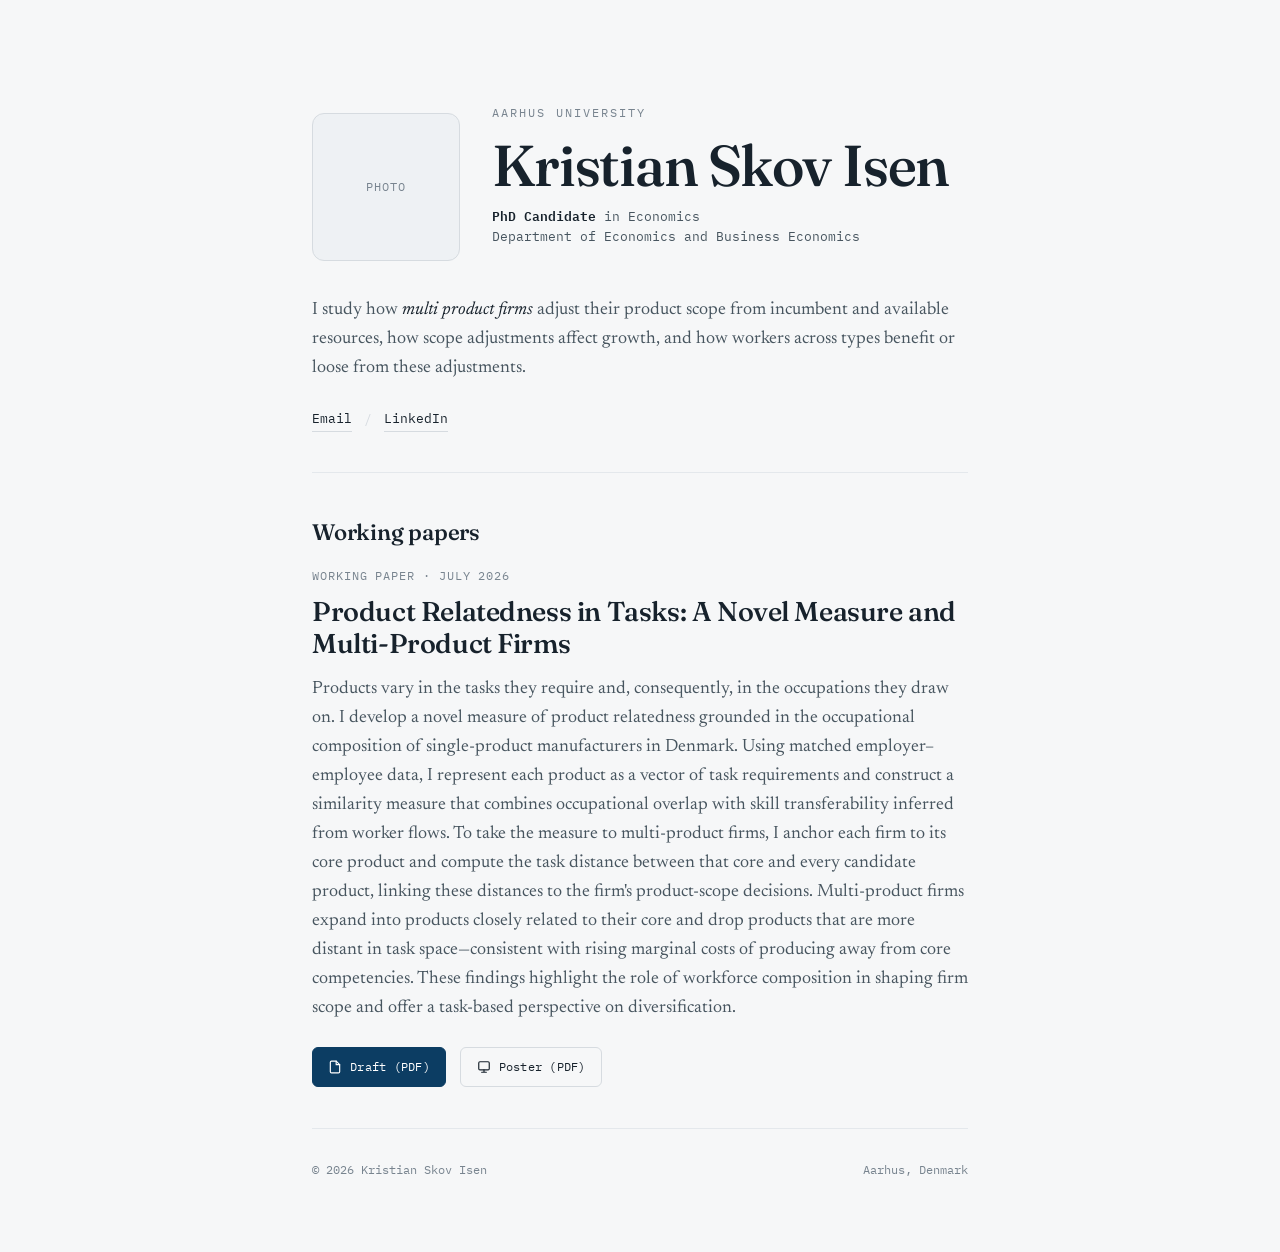
==== index.html @ 2b1e964c "Update index.html" ====
<!DOCTYPE html>
<html lang="en">
<head>
  <meta charset="utf-8" />
  <meta name="viewport" content="width=device-width, initial-scale=1" />
  <title>Kristian Skov Isen — Economics, Aarhus University</title>
  <meta name="description" content="Kristian Skov Isen is a PhD candidate in economics at Aarhus University, studying multi-product firms, firm scope, and task-based product relatedness." />
  <meta name="author" content="Kristian Skov Isen" />

  <meta property="og:type" content="website" />
  <meta property="og:title" content="Kristian Skov Isen — Economics, Aarhus University" />
  <meta property="og:description" content="PhD candidate studying multi-product firms, firm scope, and task-based product relatedness." />

  <link rel="icon" href="data:image/svg+xml,%3Csvg xmlns='http://www.w3.org/2000/svg' viewBox='0 0 32 32'%3E%3Crect width='32' height='32' rx='6' fill='%230c3d63'/%3E%3Ctext x='16' y='22' font-family='Georgia,serif' font-size='16' fill='white' text-anchor='middle'%3EKI%3C/text%3E%3C/svg%3E" />

  <link rel="preconnect" href="https://fonts.googleapis.com" />
  <link rel="preconnect" href="https://fonts.gstatic.com" crossorigin />
  <link href="https://fonts.googleapis.com/css2?family=Fraunces:opsz,wght@9..144,400..600&family=Newsreader:ital,opsz,wght@0,6..72,400;0,6..72,500;1,6..72,400&family=IBM+Plex+Mono:wght@400;500;600&display=swap" rel="stylesheet" />

  <link rel="stylesheet" href="style.css" />
</head>
<body>
  <main class="wrap">

    <!-- ===================== HEADER ===================== -->
    <header class="hero">
      <div class="hero__top">
        <!-- Add your photo as assets/portrait.jpg (roughly square works best). -->
        <img class="portrait" src="assets/portrait.jpg" alt="Kristian Skov Isen"
             onerror="this.replaceWith(Object.assign(document.createElement('div'),{className:'portrait portrait--empty',textContent:'Photo'}))" />

        <div class="hero__id">
          <p class="eyebrow">Aarhus University</p>
          <h1 class="hero__name">Kristian Skov Isen</h1>
          <p class="hero__role">
            <strong>PhD Candidate</strong> in Economics<br />
            Department of Economics and Business Economics
          </p>
        </div>
      </div>

      <p class="hero__bio">
        I study how <em>multi product firms</em> adjust their product scope 
        from incumbent and available resources, how scope adjustments affect growth,
        and how workers across types benefit or loose from these adjustments.
      </p>

      <!-- Replace the hrefs below with your real links; delete any you don't use. -->
      <ul class="links">
        <li><a href="mailto:kristian.isen@econ.au.dk">Email</a></li>
        <li><a href="https://www.linkedin.com/in/kristianskovisen/" target="_blank" rel="noopener">LinkedIn</a></li>
      </ul>
    </header>

    <!-- ===================== WORKING PAPERS ===================== -->
    <section class="section" id="papers" aria-labelledby="papers-title">
      <h2 class="section-title" id="papers-title">Working papers</h2>

      <article class="paper">
        <p class="paper__meta">Working paper &middot; July 2026</p>

        <h3 class="paper__title">Product Relatedness in Tasks: A Novel Measure and Multi-Product Firms</h3>

        <div class="paper__abstract">
          <p>Products vary in the tasks they require and, consequently, in the occupations they draw on. I develop a novel measure of product relatedness grounded in the occupational composition of single-product manufacturers in Denmark. Using matched employer–employee data, I represent each product as a vector of task requirements and construct a similarity measure that combines occupational overlap with skill transferability inferred from worker flows. To take the measure to multi-product firms, I anchor each firm to its core product and compute the task distance between that core and every candidate product, linking these distances to the firm's product-scope decisions. Multi-product firms expand into products closely related to their core and drop products that are more distant in task space—consistent with rising marginal costs of producing away from core competencies. These findings highlight the role of workforce composition in shaping firm scope and offer a task-based perspective on diversification.</p>
        </div>

        <!-- Point these at the PDFs you place in /assets (see README). -->
        <div class="actions">
          <a class="btn btn--primary" href="assets/isen_product_relatedness_in_tasks.pdf">
            <svg viewBox="0 0 24 24" fill="none" stroke-width="2" stroke-linecap="round" stroke-linejoin="round"><path d="M14 2H6a2 2 0 0 0-2 2v16a2 2 0 0 0 2 2h12a2 2 0 0 0 2-2V8z"/><path d="M14 2v6h6"/></svg>
            Draft (PDF)
          </a>
          <a class="btn" href="assets/isen_product_relatedness_poster.pdf">
            <svg viewBox="0 0 24 24" fill="none" stroke-width="2" stroke-linecap="round" stroke-linejoin="round"><rect x="3" y="3" width="18" height="14" rx="2"/><path d="M8 21h8M12 17v4"/></svg>
            Poster (PDF)
          </a>
        </div>
      </article>
    </section>

    <!-- ===================== FOOTER ===================== -->
    <footer class="foot">
      <span>&copy; 2026 Kristian Skov Isen</span>
      <span>Aarhus, Denmark</span>
    </footer>

  </main>
</body>
</html>
---- style.css ----
/* =========================================================================
   Kristian Skov Isen — academic site
   Simple, quiet, professional.
   Fraunces (name + titles) · Newsreader (body) · IBM Plex Mono (labels)
   ========================================================================= */

:root {
  --paper:  #f6f7f8;
  --card:   #ffffff;
  --ink:    #17222c;
  --ink-2:  #47555f;
  --muted:  #78848f;
  --line:   #e4e8ec;
  --line-2: #d6dbe0;
  --accent: #0c3d63;   /* deep Aarhus-inspired blue */
  --accent-h: #0a2f4d;

  --display: "Fraunces", Georgia, serif;
  --body:    "Newsreader", Georgia, serif;
  --mono:    "IBM Plex Mono", ui-monospace, Menlo, monospace;
}

*, *::before, *::after { box-sizing: border-box; }
html { -webkit-text-size-adjust: 100%; }
body {
  margin: 0;
  background: var(--paper);
  color: var(--ink);
  font-family: var(--body);
  font-size: clamp(1.02rem, 0.5vw + 0.92rem, 1.12rem);
  line-height: 1.62;
  -webkit-font-smoothing: antialiased;
  text-rendering: optimizeLegibility;
}
a { color: var(--accent); text-decoration: none; }

.wrap {
  max-width: 720px;
  margin-inline: auto;
  padding: clamp(1.25rem, 5vw, 2rem);
}

/* ---------- shared labels ---------- */
.eyebrow {
  font-family: var(--mono);
  font-size: 0.72rem;
  letter-spacing: 0.18em;
  text-transform: uppercase;
  color: var(--muted);
  margin: 0 0 0.9rem;
}
.section-title {
  font-family: var(--display);
  font-optical-sizing: auto;
  font-weight: 540;
  font-size: 1.4rem;
  letter-spacing: -0.01em;
  margin: 0 0 1rem;
}

/* ---------- header ---------- */
.hero { padding-block: clamp(2.5rem, 8vw, 4.5rem) clamp(1.5rem, 4vw, 2.5rem); }

.hero__top {
  display: flex;
  align-items: center;
  gap: clamp(1.25rem, 4vw, 2rem);
  margin-bottom: 1.6rem;
}
.hero__id { min-width: 0; }

.portrait {
  flex: 0 0 auto;
  width: clamp(96px, 22vw, 148px);
  aspect-ratio: 1;
  border-radius: 12px;
  object-fit: cover;
  border: 1px solid var(--line-2);
  background: #eef1f4;
}
.portrait--empty {
  display: grid;
  place-items: center;
  font-family: var(--mono);
  font-size: 0.72rem;
  letter-spacing: 0.1em;
  text-transform: uppercase;
  color: var(--muted);
}

.hero__name {
  font-family: var(--display);
  font-optical-sizing: auto;
  font-weight: 540;
  font-size: clamp(2.4rem, 7vw, 3.6rem);
  line-height: 1.02;
  letter-spacing: -0.02em;
  margin: 0.3rem 0 0.7rem;
}

.hero__role {
  font-family: var(--mono);
  font-size: 0.8rem;
  color: var(--ink-2);
  line-height: 1.55;
  margin: 0 0 1.5rem;
}
.hero__role strong { color: var(--ink); font-weight: 600; }

.hero__bio {
  color: var(--ink-2);
  margin: 0 0 1.6rem;
}
.hero__bio em { color: var(--ink); font-style: italic; }

/* contact links — quiet inline text with separators */
.links {
  list-style: none;
  display: flex;
  flex-wrap: wrap;
  gap: 0.5rem 0;
  padding: 0;
  margin: 0;
  font-family: var(--mono);
  font-size: 0.8rem;
}
.links li { display: flex; align-items: center; }
.links li:not(:last-child)::after {
  content: "/";
  color: var(--line-2);
  margin: 0 0.75rem;
}
.links a {
  color: var(--ink);
  border-bottom: 1px solid var(--line-2);
  padding-bottom: 1px;
  transition: color 0.15s ease, border-color 0.15s ease;
}
.links a:hover { color: var(--accent); border-color: var(--accent); }

/* ---------- sections ---------- */
.section {
  padding-block: clamp(1.8rem, 5vw, 2.6rem);
  border-top: 1px solid var(--line);
}

/* research interests — a simple readable line */
.interests {
  color: var(--ink-2);
  margin: 0;
}
.interests b {
  color: var(--ink);
  font-weight: 500;
  font-style: normal;
}

/* ---------- working paper ---------- */
.paper__meta {
  font-family: var(--mono);
  font-size: 0.72rem;
  letter-spacing: 0.08em;
  text-transform: uppercase;
  color: var(--muted);
  margin: 0 0 0.7rem;
}
.paper__title {
  font-family: var(--display);
  font-optical-sizing: auto;
  font-weight: 540;
  font-size: clamp(1.3rem, 3.5vw, 1.7rem);
  line-height: 1.15;
  letter-spacing: -0.015em;
  margin: 0 0 1rem;
}
.paper__abstract {
  color: var(--ink-2);
  margin: 0 0 1.5rem;
}
.paper__abstract p { margin: 0; }

.actions {
  display: flex;
  flex-wrap: wrap;
  align-items: center;
  gap: 0.6rem 0.9rem;
}
.btn {
  font-family: var(--mono);
  font-size: 0.76rem;
  letter-spacing: 0.02em;
  display: inline-flex;
  align-items: center;
  gap: 0.5rem;
  padding: 0.55rem 0.95rem;
  border-radius: 6px;
  border: 1px solid var(--line-2);
  color: var(--ink);
  transition: color 0.15s ease, border-color 0.15s ease, background 0.15s ease;
}
.btn svg { width: 14px; height: 14px; stroke: currentColor; }
.btn:hover { color: var(--accent); border-color: var(--accent); }
.btn--primary {
  background: var(--accent);
  border-color: var(--accent);
  color: #fff;
}
.btn--primary:hover { background: var(--accent-h); border-color: var(--accent-h); color: #fff; }
.actions .note {
  font-family: var(--mono);
  font-size: 0.7rem;
  color: var(--muted);
}

/* ---------- footer ---------- */
.foot {
  border-top: 1px solid var(--line);
  padding-block: 2rem 2.5rem;
  display: flex;
  flex-wrap: wrap;
  justify-content: space-between;
  gap: 0.6rem;
  font-family: var(--mono);
  font-size: 0.72rem;
  color: var(--muted);
}

/* ---------- a11y ---------- */
a:focus-visible, .btn:focus-visible {
  outline: 2px solid var(--accent);
  outline-offset: 3px;
}
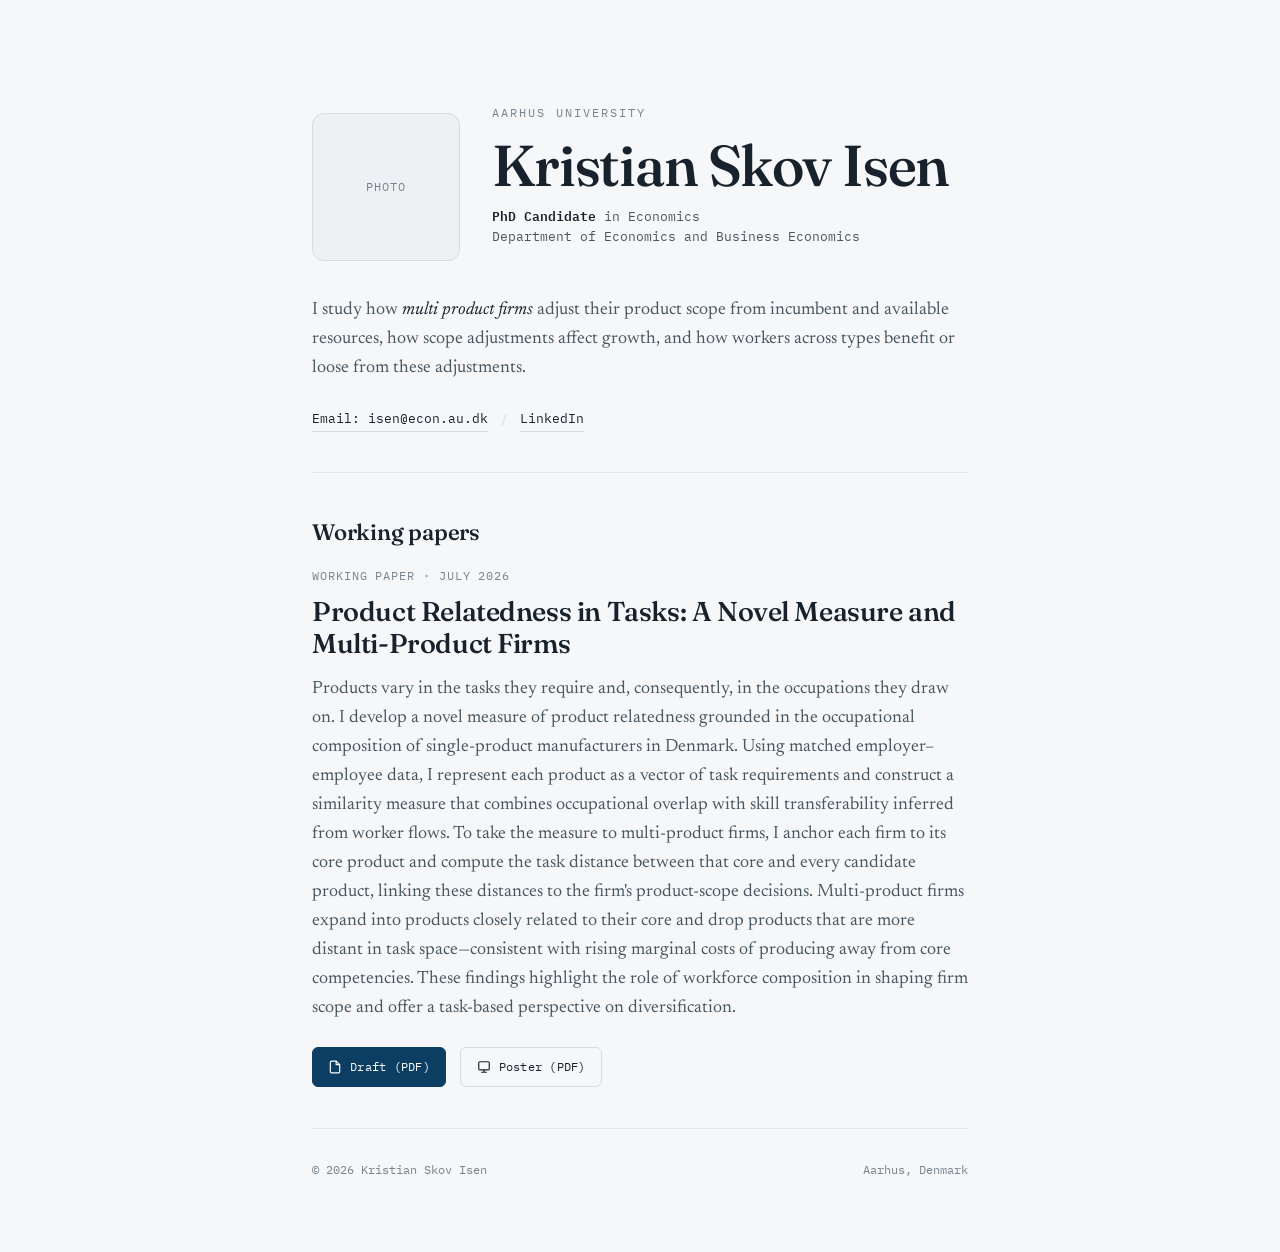
==== commit 62bbd1d1: "Update index.html" ====
--- a/index.html
+++ b/index.html
@@ -47,8 +47,8 @@
 
       <!-- Replace the hrefs below with your real links; delete any you don't use. -->
       <ul class="links">
-        <li><a href="mailto:kristian.isen@econ.au.dk">Email</a></li>
-        <li><a href="https://www.linkedin.com/in/kristianskovisen/" target="_blank" rel="noopener">LinkedIn</a></li>
+        <li><a href="mailto:isen@econ.au.dk">Email: isen@econ.au.dk</a></li>
+        <li><a href="https://www.linkedin.com/in/kristian-isen/" target="_blank" rel="noopener">LinkedIn</a></li>
       </ul>
     </header>
 
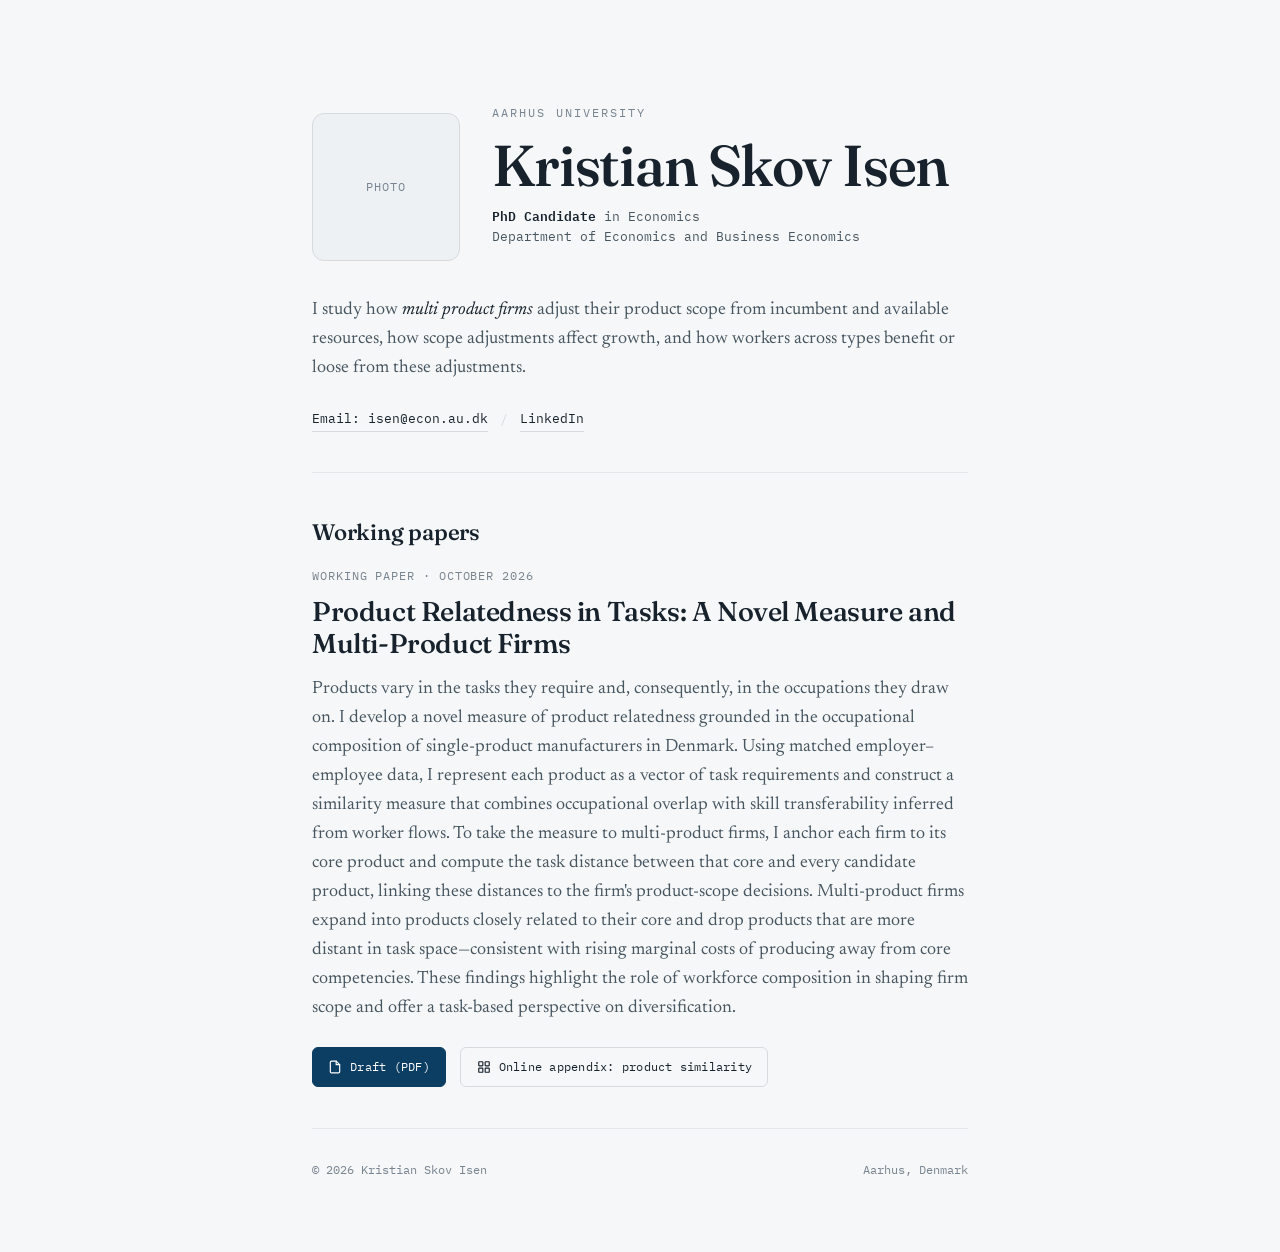
==== commit 68fcf665: "Update paper draft and online appendix heatmap (Oct 2026) - Replace paper draft with RiO_draft_27102" ====
--- a/index.html
+++ b/index.html
@@ -57,7 +57,7 @@
       <h2 class="section-title" id="papers-title">Working papers</h2>
 
       <article class="paper">
-        <p class="paper__meta">Working paper &middot; July 2026</p>
+        <p class="paper__meta">Working paper &middot; October 2026</p>
 
         <h3 class="paper__title">Product Relatedness in Tasks: A Novel Measure and Multi-Product Firms</h3>
 
@@ -67,13 +67,13 @@
 
         <!-- Point these at the PDFs you place in /assets (see README). -->
         <div class="actions">
-          <a class="btn btn--primary" href="assets/isen_product_relatedness_in_tasks.pdf">
+          <a class="btn btn--primary" href="assets/RiO_draft_27102026.pdf">
             <svg viewBox="0 0 24 24" fill="none" stroke-width="2" stroke-linecap="round" stroke-linejoin="round"><path d="M14 2H6a2 2 0 0 0-2 2v16a2 2 0 0 0 2 2h12a2 2 0 0 0 2-2V8z"/><path d="M14 2v6h6"/></svg>
             Draft (PDF)
           </a>
-          <a class="btn" href="assets/isen_product_relatedness_poster.pdf">
-            <svg viewBox="0 0 24 24" fill="none" stroke-width="2" stroke-linecap="round" stroke-linejoin="round"><rect x="3" y="3" width="18" height="14" rx="2"/><path d="M8 21h8M12 17v4"/></svg>
-            Poster (PDF)
+          <a class="btn" href="online-appendix/product-similarity.html">
+            <svg viewBox="0 0 24 24" fill="none" stroke-width="2" stroke-linecap="round" stroke-linejoin="round"><rect x="3" y="3" width="7" height="7" rx="1"/><rect x="14" y="3" width="7" height="7" rx="1"/><rect x="3" y="14" width="7" height="7" rx="1"/><rect x="14" y="14" width="7" height="7" rx="1"/></svg>
+            Online appendix: product similarity
           </a>
         </div>
       </article>
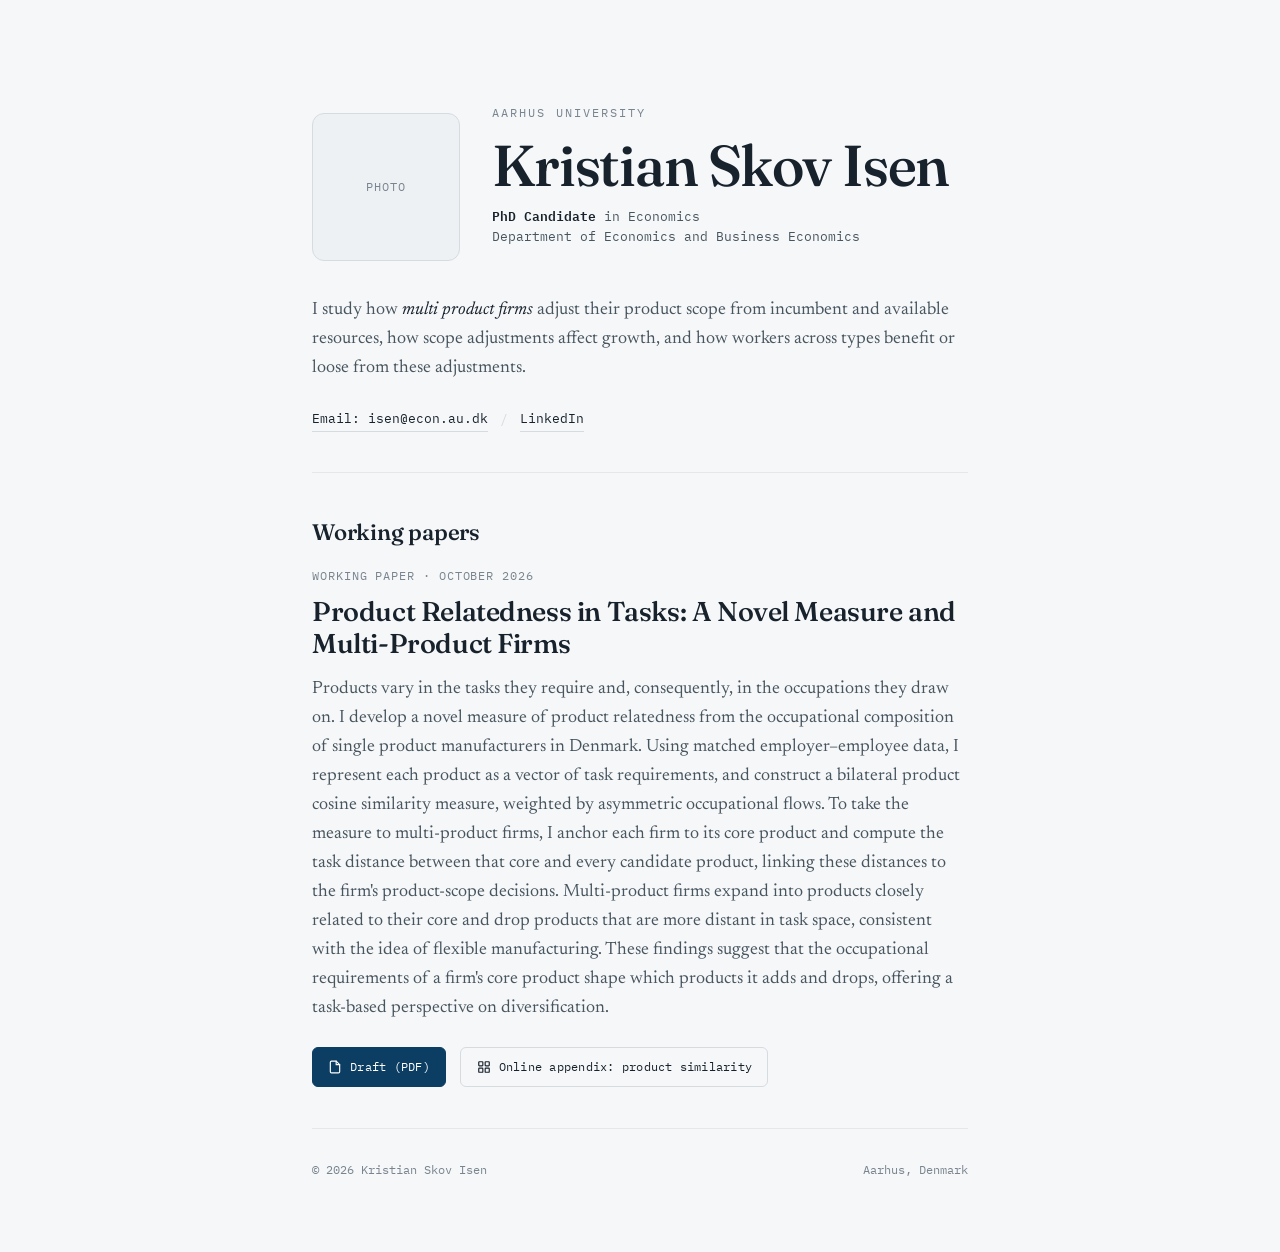
==== commit 837cdeb9: "Update paper abstract to match October 2026 draft Co-Authored-By: Claude Opus 5.5 <noreply@anthropic" ====
--- a/index.html
+++ b/index.html
@@ -62,7 +62,7 @@
         <h3 class="paper__title">Product Relatedness in Tasks: A Novel Measure and Multi-Product Firms</h3>
 
         <div class="paper__abstract">
-          <p>Products vary in the tasks they require and, consequently, in the occupations they draw on. I develop a novel measure of product relatedness grounded in the occupational composition of single-product manufacturers in Denmark. Using matched employer–employee data, I represent each product as a vector of task requirements and construct a similarity measure that combines occupational overlap with skill transferability inferred from worker flows. To take the measure to multi-product firms, I anchor each firm to its core product and compute the task distance between that core and every candidate product, linking these distances to the firm's product-scope decisions. Multi-product firms expand into products closely related to their core and drop products that are more distant in task space—consistent with rising marginal costs of producing away from core competencies. These findings highlight the role of workforce composition in shaping firm scope and offer a task-based perspective on diversification.</p>
+          <p>Products vary in the tasks they require and, consequently, in the occupations they draw on. I develop a novel measure of product relatedness from the occupational composition of single product manufacturers in Denmark. Using matched employer–employee data, I represent each product as a vector of task requirements, and construct a bilateral product cosine similarity measure, weighted by asymmetric occupational flows. To take the measure to multi-product firms, I anchor each firm to its core product and compute the task distance between that core and every candidate product, linking these distances to the firm's product-scope decisions. Multi-product firms expand into products closely related to their core and drop products that are more distant in task space, consistent with the idea of flexible manufacturing. These findings suggest that the occupational requirements of a firm's core product shape which products it adds and drops, offering a task-based perspective on diversification.</p>
         </div>
 
         <!-- Point these at the PDFs you place in /assets (see README). -->
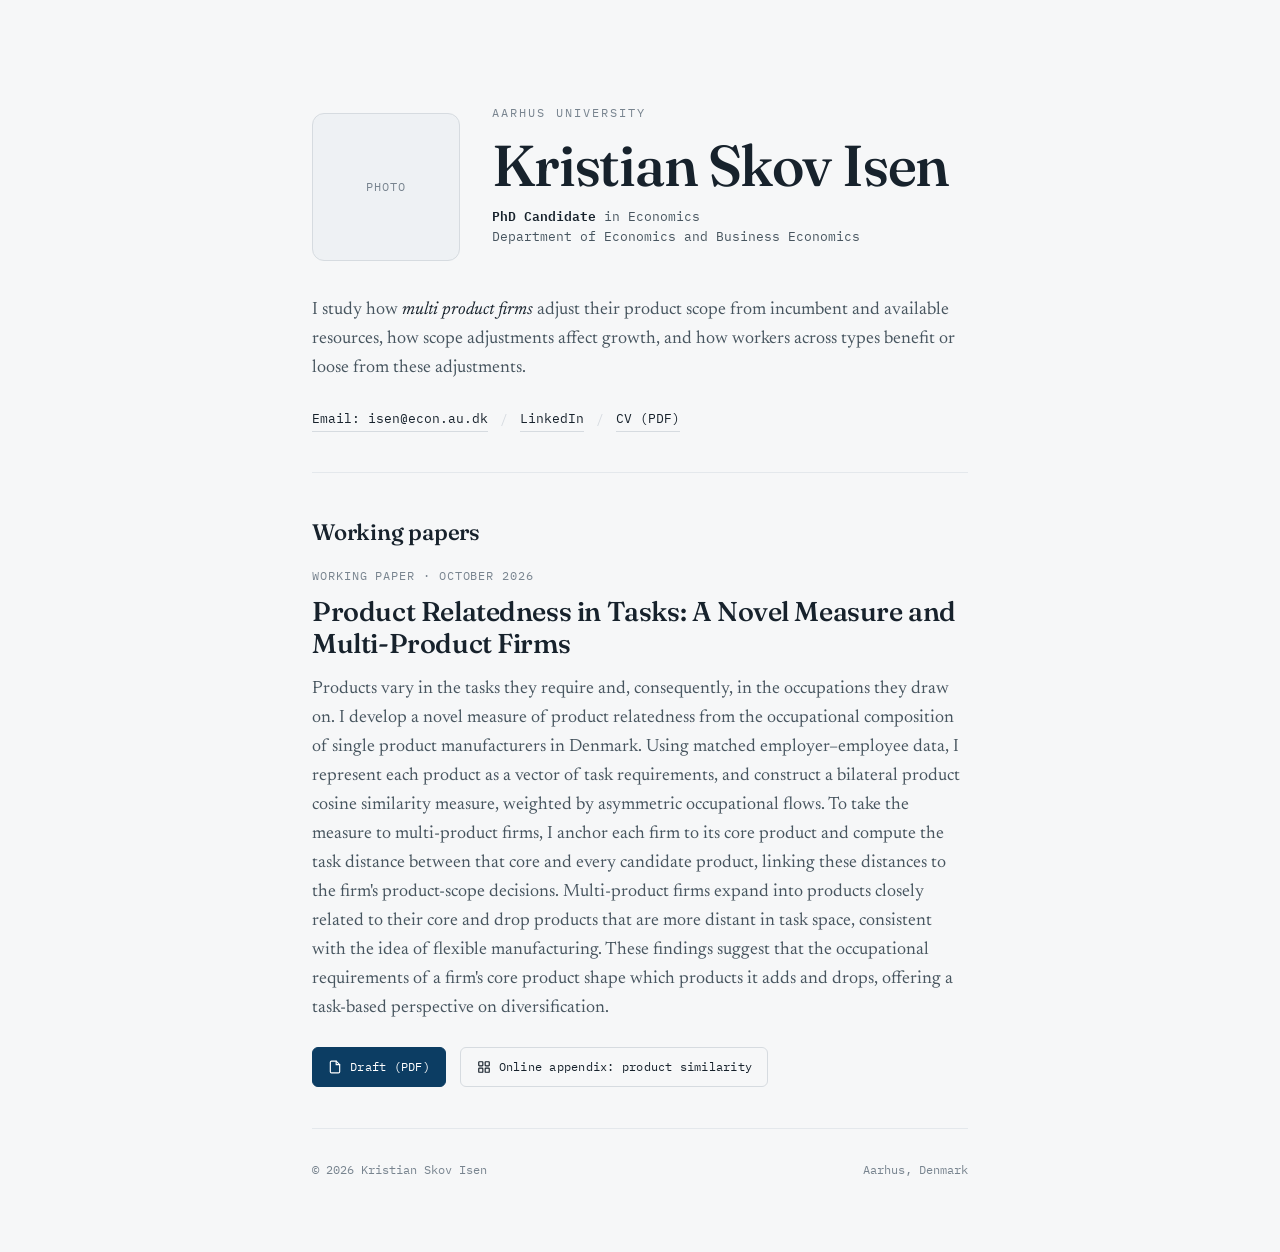
==== commit ef44181a: "Add CV and link it from the header Co-Authored-By: Claude Opus 5.5 <noreply@anthropic.com>" ====
--- a/index.html
+++ b/index.html
@@ -49,6 +49,7 @@
       <ul class="links">
         <li><a href="mailto:isen@econ.au.dk">Email: isen@econ.au.dk</a></li>
         <li><a href="https://www.linkedin.com/in/kristian-isen/" target="_blank" rel="noopener">LinkedIn</a></li>
+        <li><a href="cv/isen_cv.pdf" target="_blank" rel="noopener">CV (PDF)</a></li>
       </ul>
     </header>
 
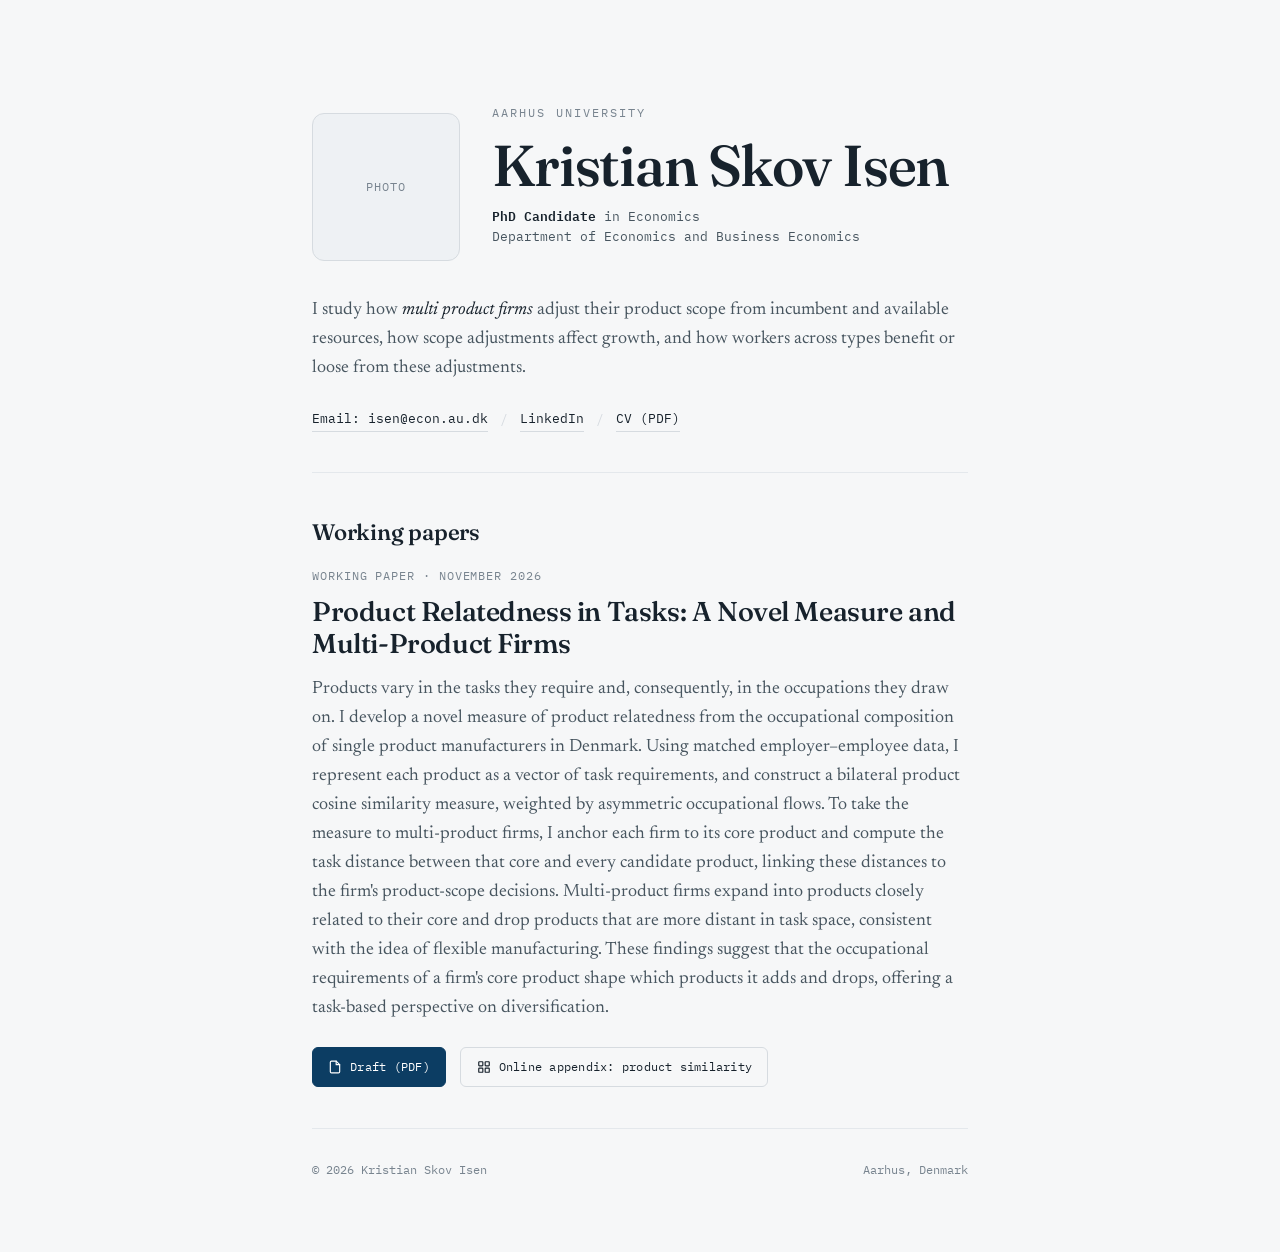
==== commit 59573b8d: "Update paper draft PDF (23 Nov 2026) - Replace RiO_draft_27102026.pdf with RiO_draft_23112026.pdf - " ====
--- a/index.html
+++ b/index.html
@@ -58,7 +58,7 @@
       <h2 class="section-title" id="papers-title">Working papers</h2>
 
       <article class="paper">
-        <p class="paper__meta">Working paper &middot; October 2026</p>
+        <p class="paper__meta">Working paper &middot; November 2026</p>
 
         <h3 class="paper__title">Product Relatedness in Tasks: A Novel Measure and Multi-Product Firms</h3>
 
@@ -68,7 +68,7 @@
 
         <!-- Point these at the PDFs you place in /assets (see README). -->
         <div class="actions">
-          <a class="btn btn--primary" href="assets/RiO_draft_27102026.pdf">
+          <a class="btn btn--primary" href="assets/RiO_draft_23112026.pdf">
             <svg viewBox="0 0 24 24" fill="none" stroke-width="2" stroke-linecap="round" stroke-linejoin="round"><path d="M14 2H6a2 2 0 0 0-2 2v16a2 2 0 0 0 2 2h12a2 2 0 0 0 2-2V8z"/><path d="M14 2v6h6"/></svg>
             Draft (PDF)
           </a>
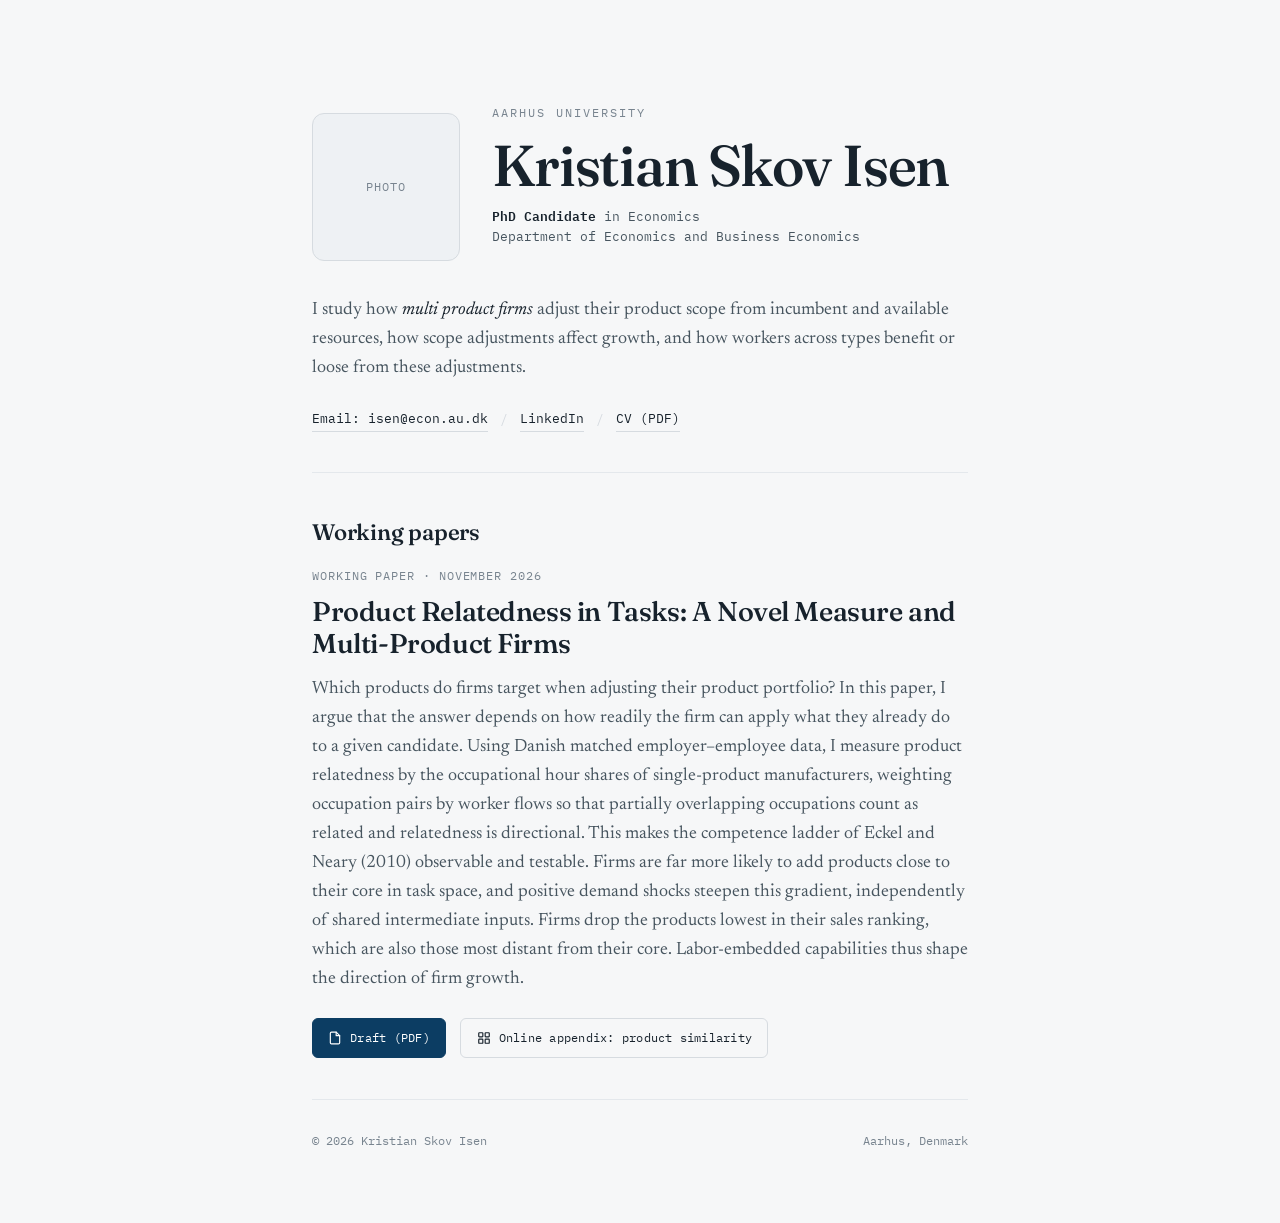
==== commit 6c900b11: "Update paper draft and abstract (23 Nov 2026) - New abstract on the homepage, matching the draft - D" ====
--- a/index.html
+++ b/index.html
@@ -63,7 +63,7 @@
         <h3 class="paper__title">Product Relatedness in Tasks: A Novel Measure and Multi-Product Firms</h3>
 
         <div class="paper__abstract">
-          <p>Products vary in the tasks they require and, consequently, in the occupations they draw on. I develop a novel measure of product relatedness from the occupational composition of single product manufacturers in Denmark. Using matched employer–employee data, I represent each product as a vector of task requirements, and construct a bilateral product cosine similarity measure, weighted by asymmetric occupational flows. To take the measure to multi-product firms, I anchor each firm to its core product and compute the task distance between that core and every candidate product, linking these distances to the firm's product-scope decisions. Multi-product firms expand into products closely related to their core and drop products that are more distant in task space, consistent with the idea of flexible manufacturing. These findings suggest that the occupational requirements of a firm's core product shape which products it adds and drops, offering a task-based perspective on diversification.</p>
+          <p>Which products do firms target when adjusting their product portfolio? In this paper, I argue that the answer depends on how readily the firm can apply what they already do to a given candidate. Using Danish matched employer&ndash;employee data, I measure product relatedness by the occupational hour shares of single-product manufacturers, weighting occupation pairs by worker flows so that partially overlapping occupations count as related and relatedness is directional. This makes the competence ladder of Eckel and Neary (2010) observable and testable. Firms are far more likely to add products close to their core in task space, and positive demand shocks steepen this gradient, independently of shared intermediate inputs. Firms drop the products lowest in their sales ranking, which are also those most distant from their core. Labor-embedded capabilities thus shape the direction of firm growth.</p>
         </div>
 
         <!-- Point these at the PDFs you place in /assets (see README). -->
